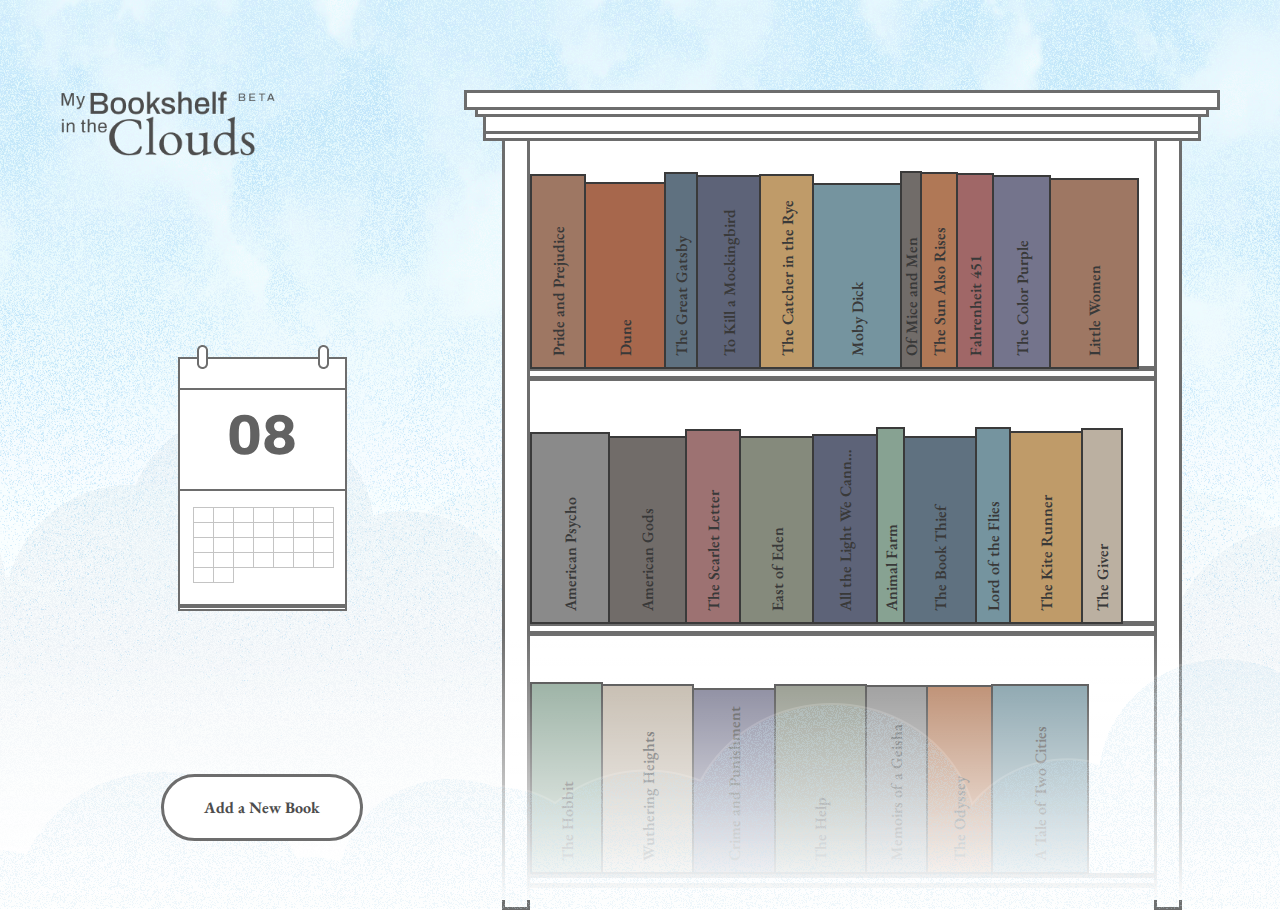
==== index.html @ 19ab45db "added more books and fixed hover states" ====
<!DOCTYPE html>
<html lang="en">
<head>
    <meta charset="UTF-8">
    <meta name="viewport" content="width=device-width, initial-scale=1.0">
    <title>Rodrigo Gouveia – Functions</title>
    <link rel="stylesheet" href="reset.css">
    <link rel="stylesheet" href="stylesheet.css">
    <script defer src="assets/myBooks.js"></script>
</head>
<body>
    <div class="clouds-front"></div>
    <section class="main">
        <div class="logo"><img src="assets/Logo.png"></div>
        <!-- <div class="settings"><picture><img src="assets/Settings.png"></picture></div> -->
        <div class="bookshelf"> 
            <div class="structure">
                <div class="plank"></div>
                <div class="plank"></div>
                <div class="plank"></div>
                <div class="plank"></div>
                <div class="shelf-center">
                    <div class="plank"></div>
                    <div class="books-container">
                        <div class="shelf" id="books-place">
                        </div>
                        <div class="shelf-gap">
                            <div class="book-gap"></div>
                            <div class="book-gap"></div>
                            <div class="book-gap"></div>
                            <div class="book-gap"></div>
                            <div class="book-gap"></div>
                            <div class="book-gap"></div>
                            <div class="book-gap"></div>
                            <div class="book-gap"></div>
                        </div>
                    </div>
                    <div class="plank"></div>
                </div>
            </div>
        </div>
        <div class="calendar" id="openCal">
        <div class="calendar_box">
            <picture>
                <source srcset="assets/Calendar-small.png" media="(max-width: 730px)">
                <img src="assets/Calendar.png">
            </picture>
            <div class="date"><p>08</p></div>
            <div id="calendar_box">
                <div class="calendar_inner">
                    <h2>MyCalendar</h2>
                    <button class="closeCal">&times;</button>
                    <div class="months_container">
                        <div class="date_marker"></div>
                        <div class="months"><p>Jan</p><div class="months_divider"></div><p>Feb</p><div class="months_divider"></div><p>Mar</p><div class="months_divider"></div><p>Apr</p><div class="months_divider"></div><p>May</p><div class="months_divider"></div><p>Jun</p><div class="months_divider"></div><p>Jul</p><div class="months_divider"></div><p>Aug</p><div class="months_divider"></div><p>Sep</p><div class="months_divider"></div><p>Oct</p><div class="months_divider"></div><p>Nov</p><div class="months_divider"></div><p>Dez</p><div class="months_divider"></div></div>
                        <ul>
                            <li><p>Dune</p></li>
                            <li><p>Dune</p></li>
                        </ul>
                    </div>
                    
                    <!-- <div class="jan"><p>Jan</p></div>
                    <div class="feb"></div>
                    <div class="mar"></div>
                    <div class="apr"></div>
                    <div class="may"></div>
                    <div class="jun"></div>
                    <div class="jul"></div>
                    <div class="aug"></div>
                    <div class="sep"></div>
                    <div class="oct"></div>
                    <div class="nov"></div>
                    <div class="dec"></div> -->
                </div>
            </div>
        </div>
        </div>

        <div class="book_form_box" id="book_form_box">
			<form class="book_form">
                <button class="closeForm">&times;</button>
                    <div class="form_item">
                        <label for="book-title">Book Title:*</label>
                        <input type="text" id="book-title" name="book-title" required>
                    </div>
                    <div class="form_item">
                        <label for="author">Author:*</label>
                        <input type="text" id="author" name="author" required>
                    </div>
                    <div class="form_item">
                        <label for="page-number">Page Number:*</label>
                        <input type="number" id="page-number" name="page-number" required>
                    </div>
                    <div class="form_item">
                        <label for="cover-image">Cover Image (URL):*</label>
                        <input type="text" id="cover-image" name="cover-image" required>
                    </div>
                    <div class="form_item">
                        <label for="description">Description:*</label>
                        <textarea id="description" name="description" rows="4" required></textarea>
                    </div>
                    <div class="form_item">
                        <label for="spine-color">Spine Color:</label>
                        <input type="color" id="spine-color" name="spine-color" required>
                    </div>
                    <button id="submitBookButton" type="submit">Add Book</button>
			</form>
		</div>

        <div class="button mobile-hidden"><button class="add-button">Add a New Book</button></div>
        <div class="button web-hidden"><button class="add-button">+</button></div>
    </section>
    <div class="background"><img src="assets/Wallpaper.png"></div>
    <div class="clouds_top_container">
        <div class="clouds_top"></div>
        <!-- <div class="clouds_top"><img src="assets/clouds_front.png"></div> -->
    </div>
    <div class="clouds_back_container">
        <div class="clouds_back"></div>
    </div>
</body>
</html>
---- stylesheet.css ----
@import url('https://fonts.googleapis.com/css2?family=EB+Garamond:ital,wght@0,400..800;1,400..800&display=swap');
@import url('https://fonts.googleapis.com/css2?family=Archivo:ital,wght@0,100..900;1,100..900&display=swap');

/* VARIABLES */

:root {
    --font-size: 16px;
}

/* WEBSITE STRUCTURE */

body {
    font-family: "EB Garamond", serif;
    font-weight: 700;
    color: #4D4D4D;
    background: rgb(255,255,255);
    background: linear-gradient(0deg, rgba(255,255,255,0) 0%, rgba(219,243,255,1) 100%);
}

.main {
    display: grid;
    grid-template-columns: repeat(6, 1fr);
    grid-template-rows: repeat(4, 1fr);
    grid-column-gap: 0px;
    grid-row-gap: 0px;
    margin: 90px auto 0;
    width: calc(100% - 120px);
    max-width: 1300px;
    height: calc(100vh - 80px);
    }
    
    .logo { 
        grid-area: 1 / 1 / 2 / 2;
        width: 215px;
    }

    .settings { 
        grid-area: 1 / 2 / 2 / 3;

    }

    .bookshelf { 
        grid-area: 1 / 3 / 6 / 7;

    }

    .calendar { 
        grid-area: 2 / 1 / 4 / 3;

    }

    .button {
        grid-area: 4 / 1 / 6 / 3;

        display: flex;
        justify-content: center;
        align-items: center;
    }

/* ANIMATIONS */

.bookshelf {
    animation: fadeInAnimation_bookshelf ease 3s;
}
@keyframes fadeInAnimation_bookshelf {
    0% {
        opacity: 0;

    }
    100% {
        opacity: revert;

    }
}

.calendar {
    animation: fadeInAnimation_calendar ease 3s;
}
@keyframes fadeInAnimation_calendar  {
    0% {
        opacity: 0;
    }
    
    20% {
        opacity: 0;
    }

    100% {
        opacity: 1;
    }
}  

.add-button {
    animation: fadeInAnimation_addButton ease 3s;
}
@keyframes fadeInAnimation_addButton  {
    0% {
        opacity: 0;
    }
    
    35% {
        opacity: 0;
    }

    100% {
        opacity: 1;
    }
}  

/* BOOKSHELF STRUCTURE */

.structure {
    display: flex;
    flex-direction: column;
    align-items: center;
    width: 100%;
    height: 100%;
    }

    .structure div {
        background-color: white;
    }

    .structure div.plank:nth-child(1) {
        height: 20px;
        width: 100%;
        border: 3px solid #6D6D6D;
        padding-top: 10pt;
    }
    
    .structure div.plank:nth-child(2) {
        height: 8px;
        width: 97%;
        margin-top: -3px;
        border: 3px solid #6D6D6D;
        padding-top: 3pt;
    }
    
    .structure div.plank:nth-child(3) {
        height: 20px;
        width: 95%;
        margin-top: -3px;
        border: 3px solid #6D6D6D;
        padding-top: 8pt;
    }

    .structure div.plank:nth-child(4) {
        height: 8px;
        width: 95%;
        margin-top: -3px;
        border: 3px solid #6D6D6D;
        padding-top: 3pt;
    }

    .shelf-center {
        height: 100%;
        width: 90%;
        margin-top: -3px;
        border: 3px  solid #6D6D6D;
        border-bottom: none;
        display: flex;
        /* background: url("assets/clouds_front.png") repeat-x; */
    }

    .shelf-center div.plank:nth-child(1){
        height: calc(100% + 3px);
        width: 30px;
        border: 3px solid #6D6D6D;
        margin-top: -3px;
        margin-left: -3px;
        margin-bottom: none;
    }

    .shelf-center div.plank:nth-child(3){
        height: calc(100% + 3px);
        width: 30px;
        border: 3px solid #6D6D6D;
        margin-top: -3px;
        margin-right: -3px;
        margin-bottom: 0;
    }

    .books-container {
        position: relative;
        overflow: scroll;
        width: 100%;
    }

    .shelf {
        width: 100%;
        display: flex;
        align-items: flex-end;
        align-content: flex-end;
        flex-wrap: wrap;
        row-gap: 28px;
        position: relative;
    } 

    .shelf-gap {
        width: 100%;
        position: absolute;
        top: 0;
        display: grid;
        grid-template-rows: 243px;
        grid-row-gap: 52px;
    } 

    .book-gap {
        border-bottom: 15px double #6D6D6D;
        /* margin-top: 50px; */
        height: 200px;
    }
    
    .book-gap:first-child {
        margin-top: 40px; 
      }

/* BOOK STYLING */

    .book {
        border: 2px solid #3a3a3a;
        /* width: 65px; */
        margin-top: 30px;
        margin-right: -2px;
        height: 200px;
        position: relative;
        cursor: grab;
        z-index: 2;
        display: flex;
        justify-content: center;
    }

    .book:hover {
        transform: translate(0px, -15px) scale(1, 1.1);
    }
    
    /* not using it anymore???
        .book-inner {
        overflow: hidden;
        height: 100%;
        position: relative;
    } */

    .book p {
        color: #393939;
        font-weight: 600;
        transform: rotate(-90deg);
        transform-origin: center;
        position: absolute;
        bottom: 80px;
        padding: 3px;
        white-space: nowrap;
        overflow: hidden;
        text-overflow: ellipsis; 
        width: 170px; /* <-- remember this is what is holding the amount of words and creating the ellipsis!!! */
    }

/* PAGE STRUCTURE */

.settings {
    text-align: right;
    padding: 0px 20px;
}

.settings img {
    /* display: block; */
    width: 30px; 
}

.calendar {
    text-align: center;
    flex-direction: column;
    align-items: center;
    position: relative;
    display: flex;
    align-items: center;
}

.calendar img {
    width: 169px;
    margin: 50px auto;
}

.add-button {
    padding: 20px 40px;
    border: 3px solid #6D6D6D;
    background-color: #ffffff;
    border-radius: 50px;
    position: relative;
    z-index: 5;
}

.add-button:hover {
    background-color: #7eafb6;
    transform: translate(0px, -10px)
}

.web-hidden {
    display: none;
}

/* DECORATION */
 .clouds-front {
    position: fixed;
    bottom: 0;
    z-index: 3;
    width: 100%;
    height: 30vh;
    pointer-events:none;
    background: rgb(255,255,255);
    background: linear-gradient(180deg, rgba(255,255,255,0) 0%, rgba(255,255,255,1) 100%);
 }

 .background {
    position: absolute;
    inset: 0%;
    z-index: -10;
 }

.background img {
    height: 100%;
    width: 100%;
    opacity: 70%;
}

.clouds_top_container {
    width: 100%;
    z-index: 3;
    overflow: hidden;
    position: absolute;
    bottom: -1%;
    opacity: 30%;
}

.clouds_top {
    background: url("assets/clouds_front.png") repeat-x;
    height: 360px;
    width: 6000px;
    animation: clouds_top 160s linear infinite;
}

@keyframes clouds_top {
    0% {
      transform: translate(0);
    }
    100% {
      transform: translate(-3000px);
    }
  }

  .clouds_back_container {
    width: 100%;
    z-index: -10;
    overflow: hidden;
    position: absolute;
    bottom: 0%;
    opacity: 20%;
}

.clouds_back {
    background: url("assets/clouds_back.png") repeat-x;
    height: 600px;
    width: 6000px;
    animation: clouds_back 460s linear infinite;
}

@keyframes clouds_back {
    0% {
      transform: translate(0);
    }
    100% {
      transform: translate(-3000px);
    }
  }

/* LIGHT BOX SETUP */ 

.book_description_box {
    /* display: none; */
    visibility: hidden;
}

.book_description_box.active{
    /* display: block; */
    visibility: revert;
    position: fixed;
    inset: 0px;
    background: rgba(235, 235, 235, 0.211);
    backdrop-filter: blur(4px);
    z-index: 50;
}

.book_description {
    position: fixed;
    display: flex;
    align-items: center;
    flex-basis: 0;  
    inset: 15%;
    /* top: -100%; */
    scale: 0%;
    padding: 5%;
    border-radius: 25px;
    background-color: #ffffff;
    border: 3px solid #6D6D6D;
    box-shadow: 0px 3px 34px 0px rgba(48,48,48,0.35);
    transition: scale 0.3s ease-out;    
}

.book_description_box.active .book_description {
    inset: 15%;
    scale: 100%;
    /* top: 25%; */
}

.book_description_img {
    flex: 2;
}

.book_description_text {
    flex: 3;
    padding: 5%;
}

.book_description_text * {
    margin-bottom: 20px;
}

.book_description_text h2 {
    border-bottom: 2px solid #6D6D6D;
}

.book_description_img img{
    width: 100%;
    border: 2px solid #6D6D6D;
}

.close, .closeForm, .closeCal {
    position: absolute;
    right: 5%;
    top: 10px;
    font-size: 30pt;
}

h2 {
    font-size: calc(2*var(--font-size));
    font-weight: 500;
}

h3 {
   font-size: var(--font-size);
   opacity: 0.7;
}

p {
    font-size: var(--font-size);
    font-weight: 300;
}

/* CALENDAR SET UP */

.calendar picture {
    width: 169px;
}

.calendar_box {
    position: relative;
    display: flex;
    justify-content: center;
}

.calendar_box:hover {
    transform: translate(0px, -15px);
}

.calendar_box:hover .date p {
    color: #7eafb6;
}

.date {
    position: absolute;
    top: 110px;
    width: 70x;
}

/* .date p:hover {
    transform: translate(0px, -15px);
    color: crimson;
} */

.date p {
    font-family: "Archivo", sans-serif;
    font-weight: 800;
    font-size: 42pt;
    color: #626262;
}

/* FORM SETUP */

.book_form_box {
    display: none;
}

.book_form_box.active {
    display: block;
    position: fixed;
    inset: 0px;
    background: rgba(235, 235, 235, 0.211);
    backdrop-filter: blur(4px);
    z-index: 50;
}

.book_form {
    position: relative;
    max-width: 400px;
    margin: 8% auto;
    padding: 5% 2%;
    border-radius: 25px;
    background-color: #ffffff;
    border: 3px solid #6D6D6D;
    box-shadow: 0px 3px 34px 0px rgba(48,48,48,0.35);
}

.form_item {
    margin-bottom: 15px;
}

label {
    display: block;
    margin-bottom: 5px;
}

input[type="text"], input[type="number"], textarea {
    width: 100%;
    padding: 8px;
    border: 1px solid #6D6D6D;
    border-radius: 5px;
    font-family: "Archivo", sans-serif;
    font-weight: 300;
    font-size: 11pt;
    line-height: 14pt;
}

input[type="color"] {
    width: 30px;
    height: 32px;
    padding: 1px;
    border: 1px solid #6D6D6D;
    border-radius: 5px;
}

textarea {
    overflow: scroll;
}

#submitBookButton {
    background-color: #6D6D6D;
    color: white;
    padding: 10px 20px;
    border: none;
    border-radius: 30px;
    cursor: pointer;
}

#submitBookButton:hover {
    background-color: #7eafb6;
}

/* HERE IM STARTING TO TEST THE CALERNDAR */

#calendar_box {
    display: none;
}

#calendar_box.active {
    display: block;
    position: fixed;
    inset: 0px;
    background: rgba(235, 235, 235, 0.211);
    backdrop-filter: blur(4px);
    z-index: 50;
}

.calendar_inner {
    position: relative;
    display: flex;
    flex-direction: row;
    justify-content: center;
    max-width: 330px;
    margin: 180px auto;
    height: 500px;
    padding: 20px 17px;
    padding-top: 71px;
    border-radius: 25px;
    background-color: #ffffff;
    border: 3px solid #6D6D6D;
    box-shadow: 0px 3px 34px 0px rgba(48,48,48,0.35);
}

.calendar_inner h2 {
    position: absolute;
    top: 28px;
    font-family: "Archivo", sans-serif;
    font-size: 16pt;
}

.months_container {
    position: relative;
    overflow: scroll;
    display: flex;
    flex-direction: row;
    justify-content: center;
    padding: 10px;
    border: 1px solid #6D6D6D;
}

.months {
    display: flex;
    height: 730px;
    flex-direction: column;
    justify-content: space-between;
}

.months p {
    width: 53px;
    height: 60px;
    padding: 1px;
    margin: 2px;
    border: 1px solid #6D6D6D;
    border-radius: 5px;
}

.months_divider {
    height: 2px;
    background-color: #cdcdcd;
    margin-right: -206px;
    margin-left: 5px;
}

.date_marker {
    height: 2px;
    background-color: #8a4646;
    position: absolute;
    width: 212px;
    margin-top: 202px;
    opacity: 50%;
    margin-left: 65px;
}

.calendar_inner li{
    padding: 2px;
    margin-bottom: 2px;
    border: 2px solid #6D6D6D;
    width: 200px;
    height: 30px;
    background-color:chocolate;
}

.calendar_inner ul {
    margin-top: 5px;
}


/* BREAKPOINTS */

@media (max-width: 730px) {
    body {
        color: rgb(63, 63, 106);
    }

    .main {
        grid-template-columns: 1fr 1fr 1fr 1fr 1fr 1fr; 
        grid-template-rows: 0.4fr 0.4fr 1.8fr 1fr;
        margin: 45px 20px 0;
        width: calc(100% - 40px);
        height: calc(100vh - 40px);
    }

    .logo { 
        grid-area: 1 / 1 / 2 / 3;
        width: 150px;
    }

    .settings { 
        grid-area: 1 / 6 / 2 / 7;
    }

    .bookshelf { 
        grid-area: 2 / 1 / 5 / 7;
    }

    .calendar {
        grid-area: 1 / 5 / 2 / 6;
        
    }

    .button {
        /* grid-area: 2 / 1 / 3 / 7;
        this is me testing below */
        position: absolute;
        bottom: 0;
        right: 0;
    }

    .add-button {
        padding: 7px 26px 15px 26px;
        font-size: 30pt;
        margin: 30px;
    }

    .calendar img {
        width: 96px;
        margin: 0px;
    }

    .mobile-hidden {
        display: none;
    }

    .web-hidden {
        display: block;
    }

    .book_description {
        flex-direction: column;
        top: 15%;
        right: 5%;
        bottom: 15%;
        left: 5%;
        padding: 5%;
        padding: 8% 2% 2% 2%;
    }

    .book_description_img {
        height: 30%;
    }

    .book_description_text {
        overflow: scroll;
    }

    .date {
        top: 27px;
    }

    .date p {
        font-size: 27pt;
    }

    .calendar picture {
        width: 81px;
    }
}
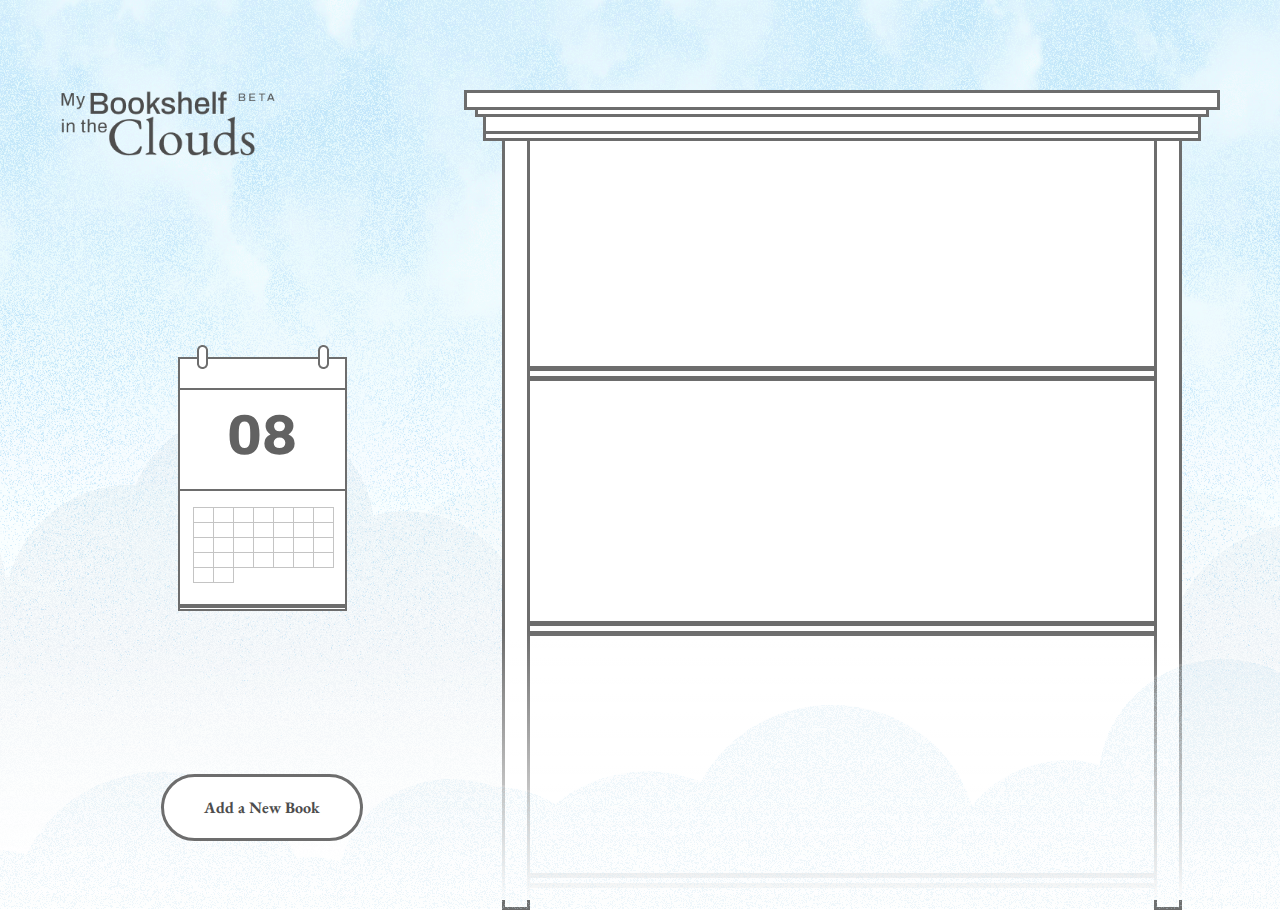
==== commit 754044ab: "Fixed some bugs, added more animations" ====
--- a/index.html
+++ b/index.html
@@ -40,7 +40,7 @@
             </div>
         </div>
         <div class="calendar" id="openCal">
-        <div class="calendar_box">
+        <div class="calendar_container">
             <picture>
                 <source srcset="assets/Calendar-small.png" media="(max-width: 730px)">
                 <img src="assets/Calendar.png">
@@ -58,19 +58,6 @@
                             <li><p>Dune</p></li>
                         </ul>
                     </div>
-                    
-                    <!-- <div class="jan"><p>Jan</p></div>
-                    <div class="feb"></div>
-                    <div class="mar"></div>
-                    <div class="apr"></div>
-                    <div class="may"></div>
-                    <div class="jun"></div>
-                    <div class="jul"></div>
-                    <div class="aug"></div>
-                    <div class="sep"></div>
-                    <div class="oct"></div>
-                    <div class="nov"></div>
-                    <div class="dec"></div> -->
                 </div>
             </div>
         </div>
--- a/stylesheet.css
+++ b/stylesheet.css
@@ -16,6 +16,7 @@
     background: rgb(255,255,255);
     background: linear-gradient(0deg, rgba(255,255,255,0) 0%, rgba(219,243,255,1) 100%);
 }
+
 
 .main {
     display: grid;
@@ -59,6 +60,20 @@
 
 /* ANIMATIONS */
 
+.main {
+    animation: fadeInAnimation_main ease 3s;
+}
+@keyframes fadeInAnimation_main {
+    0% {
+        transform: translate(0px, 30px);
+
+    }
+    100% {
+        transform: translate(0px, 0px);
+
+    }
+}
+
 .bookshelf {
     animation: fadeInAnimation_bookshelf ease 3s;
 }
@@ -106,6 +121,22 @@
         opacity: 1;
     }
 }  
+
+.book {
+    opacity: 0;
+    animation: fallAnimation 0.3s ease forwards;
+}
+
+  @keyframes fallAnimation {
+    0% {
+        transform: translateY(-100px);
+        opacity: 0;
+    }
+    100% {
+        transform: translateY(0);
+        opacity: 1;
+    }
+}
 
 /* BOOKSHELF STRUCTURE */
 
@@ -231,7 +262,7 @@
     }
 
     .book:hover {
-        transform: translate(0px, -15px) scale(1, 1.1);
+        transform: translate(0px, -15px) scale(1, 1.1) !important;
     }
     
     /* not using it anymore???
@@ -292,7 +323,7 @@
 
 .add-button:hover {
     background-color: #7eafb6;
-    transform: translate(0px, -10px)
+    /* transform: translate(0px, -10px) */
 }
 
 .web-hidden {
@@ -373,6 +404,7 @@
     }
   }
 
+
 /* LIGHT BOX SETUP */ 
 
 .book_description_box {
@@ -392,6 +424,8 @@
 
 .book_description {
     position: fixed;
+    max-width: 900px;
+    margin: auto;
     display: flex;
     align-items: center;
     flex-basis: 0;  
@@ -399,7 +433,7 @@
     /* top: -100%; */
     scale: 0%;
     padding: 5%;
-    border-radius: 25px;
+    /* border-radius: 25px; */
     background-color: #ffffff;
     border: 3px solid #6D6D6D;
     box-shadow: 0px 3px 34px 0px rgba(48,48,48,0.35);
@@ -419,6 +453,8 @@
 .book_description_text {
     flex: 3;
     padding: 5%;
+    overflow: scroll;
+    height: 100%;
 }
 
 .book_description_text * {
@@ -462,17 +498,17 @@
     width: 169px;
 }
 
-.calendar_box {
+.calendar_container {
     position: relative;
     display: flex;
     justify-content: center;
 }
 
-.calendar_box:hover {
-    transform: translate(0px, -15px);
-}
-
-.calendar_box:hover .date p {
+/* .calendar_container:hover {
+    translate: -15px;
+} */
+
+.calendar_container:hover .date p {
     color: #7eafb6;
 }
 
@@ -511,10 +547,11 @@
 
 .book_form {
     position: relative;
-    max-width: 400px;
+    max-width: 90vw;
+    width: 400px;
     margin: 8% auto;
-    padding: 5% 2%;
-    border-radius: 25px;
+    padding: 50px 30px;
+    /* border-radius: 25px; */
     background-color: #ffffff;
     border: 3px solid #6D6D6D;
     box-shadow: 0px 3px 34px 0px rgba(48,48,48,0.35);
@@ -585,12 +622,13 @@
     display: flex;
     flex-direction: row;
     justify-content: center;
-    max-width: 330px;
+    max-width: 90vw;
+    width: 400px;
     margin: 180px auto;
     height: 500px;
     padding: 20px 17px;
     padding-top: 71px;
-    border-radius: 25px;
+    /* border-radius: 25px; */
     background-color: #ffffff;
     border: 3px solid #6D6D6D;
     box-shadow: 0px 3px 34px 0px rgba(48,48,48,0.35);
@@ -656,7 +694,7 @@
 }
 
 .calendar_inner ul {
-    margin-top: 5px;
+    margin-top: 203px;
 }
 
 
@@ -710,6 +748,10 @@
     .calendar img {
         width: 96px;
         margin: 0px;
+    }
+
+    .calendar_inner {
+        margin-top: 130px;
     }
 
     .mobile-hidden {
@@ -734,8 +776,9 @@
         height: 30%;
     }
 
-    .book_description_text {
-        overflow: scroll;
+    .book_form {
+        margin-top: 130px;
+        padding: 50px 5%;
     }
 
     .date {
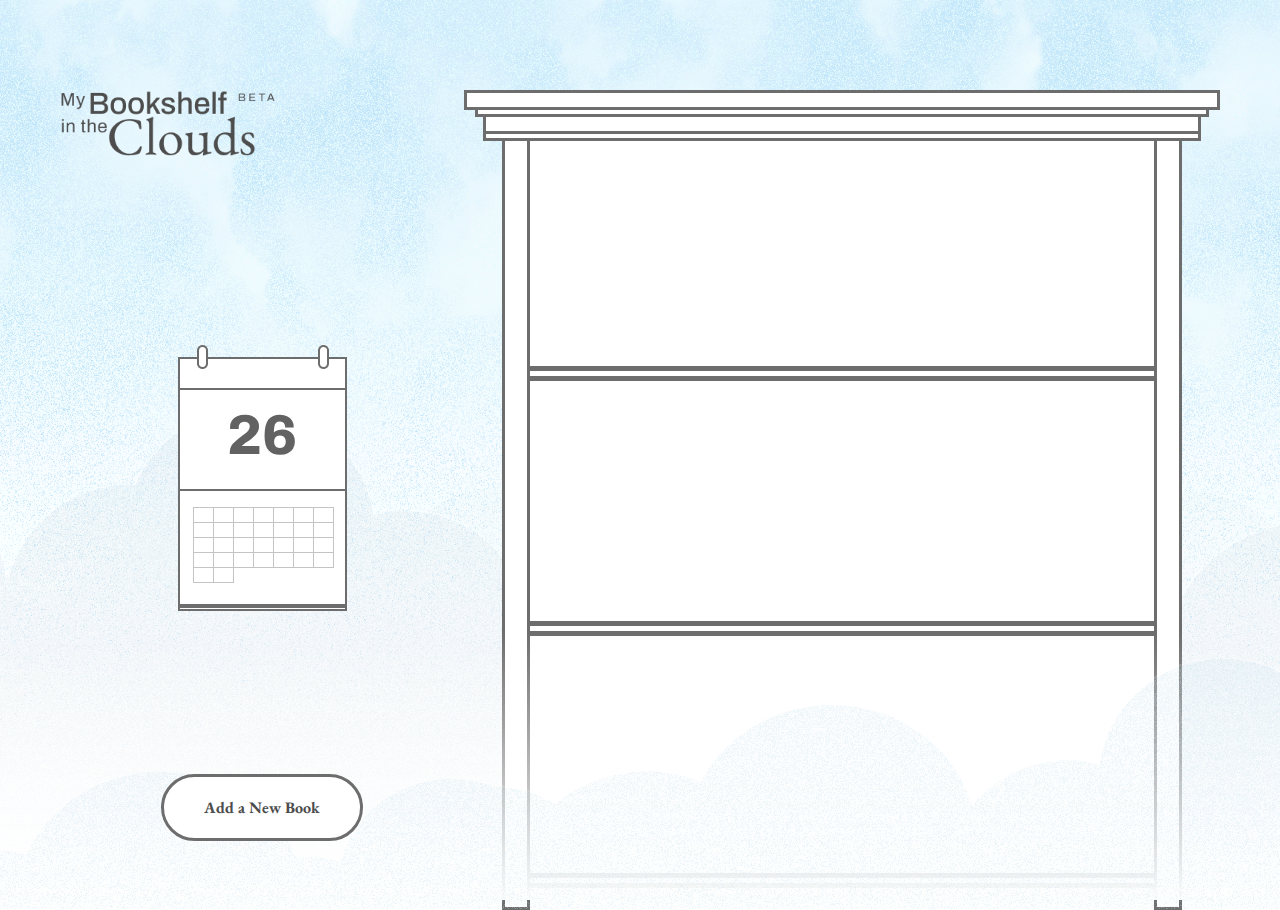
==== commit 8e6de4cf: "Added onboarding" ====
--- a/index.html
+++ b/index.html
@@ -39,23 +39,21 @@
                 </div>
             </div>
         </div>
-        <div class="calendar" id="openCal">
+        <div class="calendar">
         <div class="calendar_container">
-            <picture>
+            <picture id="openCal">
                 <source srcset="assets/Calendar-small.png" media="(max-width: 730px)">
                 <img src="assets/Calendar.png">
             </picture>
-            <div class="date"><p>08</p></div>
+            <div class="date"><p id="todaysDate">08</p></div>
             <div id="calendar_box">
                 <div class="calendar_inner">
-                    <h2>MyCalendar</h2>
+                    <h2 class="MyCalendarH2">MyCalendar</h2>
                     <button class="closeCal">&times;</button>
                     <div class="months_container">
                         <div class="date_marker"></div>
                         <div class="months"><p>Jan</p><div class="months_divider"></div><p>Feb</p><div class="months_divider"></div><p>Mar</p><div class="months_divider"></div><p>Apr</p><div class="months_divider"></div><p>May</p><div class="months_divider"></div><p>Jun</p><div class="months_divider"></div><p>Jul</p><div class="months_divider"></div><p>Aug</p><div class="months_divider"></div><p>Sep</p><div class="months_divider"></div><p>Oct</p><div class="months_divider"></div><p>Nov</p><div class="months_divider"></div><p>Dez</p><div class="months_divider"></div></div>
-                        <ul>
-                            <li><p>Dune</p></li>
-                            <li><p>Dune</p></li>
+                        <ul id="readingBooks">
                         </ul>
                     </div>
                 </div>
@@ -86,9 +84,28 @@
                         <label for="description">Description:*</label>
                         <textarea id="description" name="description" rows="4" required></textarea>
                     </div>
-                    <div class="form_item">
-                        <label for="spine-color">Spine Color:</label>
-                        <input type="color" id="spine-color" name="spine-color" required>
+                    <div class="form-row">
+                        <div class="form_item">
+                            <label for="spine-color">Spine Color:</label>
+                            <input type="color" id="spine-color" name="spine-color" required>
+                        </div>
+                        <div class="form_checkbox">
+                            <input type="checkbox" name="done_reading" id="done_reading">
+                            <label class="checkbox-label" for="done_reading">Done reading</label>
+                        </div>
+                        <!-- in case I need the toggle back -->
+                        <!-- <div class="form_item"> 
+                            <label class="">Done reading?</label>
+                            <div class="toggle">
+                                <p>No</p>
+                                <label class="switch">
+                                <input type="checkbox" id="done-reading" name="done-reading" required>
+                                <span class="slider round"></span>
+                                </label>
+                                <p>Yes</p>
+                            </div>
+                            
+                        </div> -->
                     </div>
                     <button id="submitBookButton" type="submit">Add Book</button>
 			</form>
@@ -105,5 +122,8 @@
     <div class="clouds_back_container">
         <div class="clouds_back"></div>
     </div>
+    <div class="plane_container">
+        <div class="plane"></div>
+    </div>
 </body>
 </html>--- a/stylesheet.css
+++ b/stylesheet.css
@@ -263,6 +263,7 @@
 
     .book:hover {
         transform: translate(0px, -15px) scale(1, 1.1) !important;
+        cursor: grab;
     }
     
     /* not using it anymore???
@@ -310,6 +311,10 @@
 .calendar img {
     width: 169px;
     margin: 50px auto;
+}
+
+.calendar:hover {
+    cursor: -webkit-grab;
 }
 
 .add-button {
@@ -602,6 +607,71 @@
     background-color: #7eafb6;
 }
 
+/* testing the toggle button */
+
+/* The switch - the box around the slider */
+.switch {
+    position: relative;
+    display: inline-block;
+    width: 60px;
+    height: 34px;
+  }
+  
+  /* Hide default HTML checkbox */
+  .switch input {
+    opacity: 0;
+    width: 0;
+    height: 0;
+  }
+  
+  /* The slider */
+  .slider {
+    position: absolute;
+    cursor: pointer;
+    top: 0;
+    left: 0;
+    right: 0;
+    bottom: 0;
+    background-color: #ccc;
+    -webkit-transition: .4s;
+    transition: .4s;
+  }
+  
+  .slider:before {
+    position: absolute;
+    content: "";
+    height: 26px;
+    width: 26px;
+    left: 4px;
+    bottom: 4px;
+    background-color: white;
+    -webkit-transition: .4s;
+    transition: .4s;
+  }
+  
+  input:checked + .slider {
+    background-color: #2196F3;
+  }
+  
+  input:focus + .slider {
+    box-shadow: 0 0 1px #2196F3;
+  }
+  
+  input:checked + .slider:before {
+    -webkit-transform: translateX(26px);
+    -ms-transform: translateX(26px);
+    transform: translateX(26px);
+  }
+  
+  /* Rounded sliders */
+  .slider.round {
+    border-radius: 34px;
+  }
+  
+  .slider.round:before {
+    border-radius: 50%;
+  }
+
 /* HERE IM STARTING TO TEST THE CALERNDAR */
 
 #calendar_box {
@@ -653,7 +723,7 @@
 
 .months {
     display: flex;
-    height: 730px;
+    height: 730px; /* 365 days 2x = 730px */
     flex-direction: column;
     justify-content: space-between;
 }
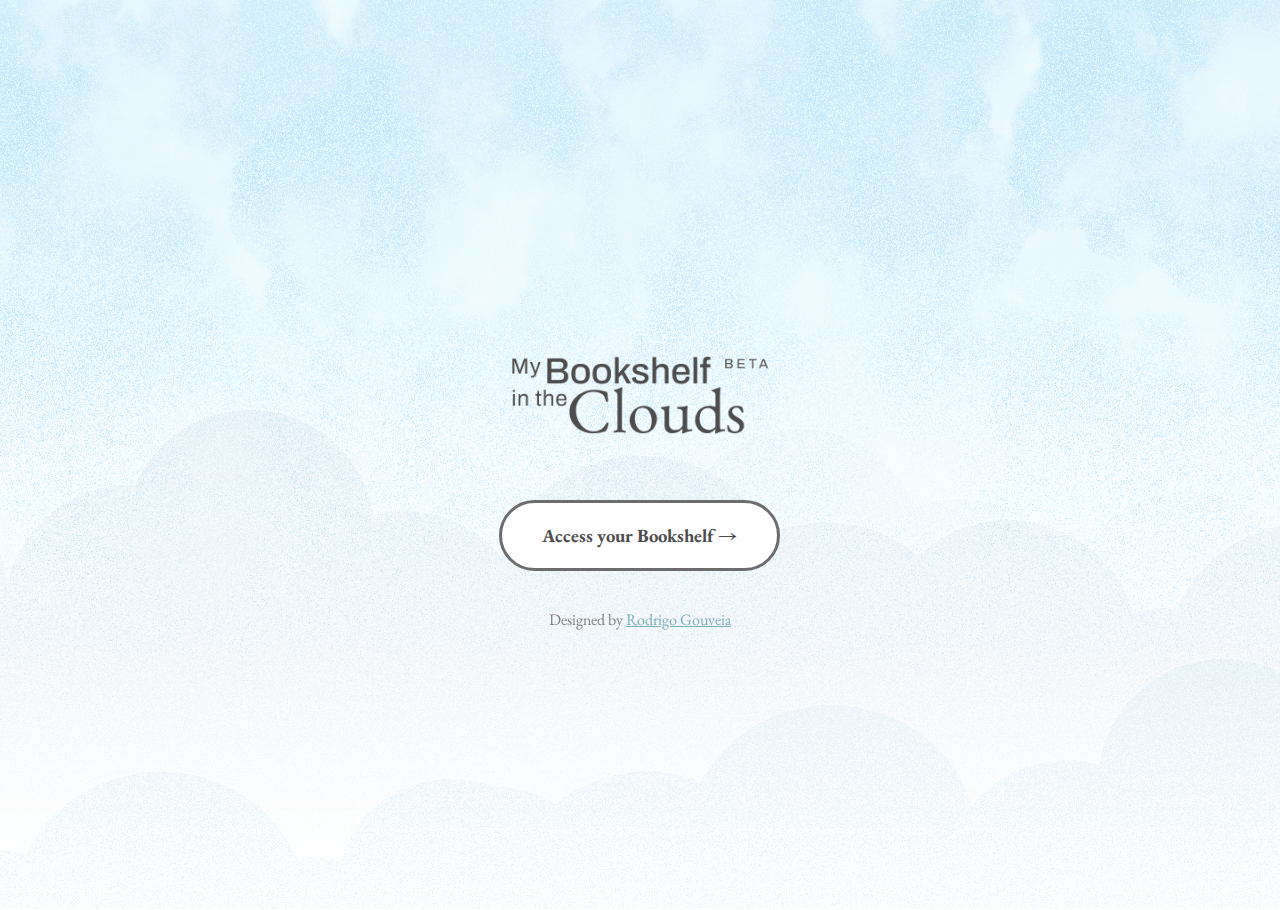
==== commit 1ef7add7: "final big push, added the live book" ====
--- a/index.html
+++ b/index.html
@@ -6,114 +6,86 @@
     <title>Rodrigo Gouveia – Functions</title>
     <link rel="stylesheet" href="reset.css">
     <link rel="stylesheet" href="stylesheet.css">
+    <link rel="stylesheet" href="stylesheet-onboarding.css">
+    <link rel="icon" type="image/x-icon" href="assets/favicon.ico">
     <script defer src="assets/myBooks.js"></script>
+    <script defer src="assets/onboarding.js"></script>
 </head>
 <body>
     <div class="clouds-front"></div>
     <section class="main">
-        <div class="logo"><img src="assets/Logo.png"></div>
-        <!-- <div class="settings"><picture><img src="assets/Settings.png"></picture></div> -->
-        <div class="bookshelf"> 
-            <div class="structure">
-                <div class="plank"></div>
-                <div class="plank"></div>
-                <div class="plank"></div>
-                <div class="plank"></div>
-                <div class="shelf-center">
-                    <div class="plank"></div>
-                    <div class="books-container">
-                        <div class="shelf" id="books-place">
-                        </div>
-                        <div class="shelf-gap">
-                            <div class="book-gap"></div>
-                            <div class="book-gap"></div>
-                            <div class="book-gap"></div>
-                            <div class="book-gap"></div>
-                            <div class="book-gap"></div>
-                            <div class="book-gap"></div>
-                            <div class="book-gap"></div>
-                            <div class="book-gap"></div>
-                        </div>
-                    </div>
-                    <div class="plank"></div>
-                </div>
+        <div class="logo onboarding"><img src="assets/Logo.png"></div>
+        <div class="button onboarding" id="startOnboarding"><button class="add-button onboarding">Access your Bookshelf  <span>&rarr;</span></button></div>
+    </section>
+
+    <div class="book_description_box" id="firstStep">
+        <div class="book_description onboarding">
+            <div class="book_description_text onboarding">
+                <h2>Create and display your book collection!</h2>
             </div>
+            <div class="book_description_img onboarding"><img src="assets/onboarding01.png"></div>
+            <p>Add new books to your collection</p>
+            <div class="steps">
+                <div class="circle-active"></div>
+                <div class="circle-inactive"></div>
+                <div class="circle-inactive"></div>
+                <div class="circle-inactive"></div>
+            </div>
+            <button class="button_onboarding next_step">Next <span>&rarr;</span></button>
         </div>
-        <div class="calendar">
-        <div class="calendar_container">
-            <picture id="openCal">
-                <source srcset="assets/Calendar-small.png" media="(max-width: 730px)">
-                <img src="assets/Calendar.png">
-            </picture>
-            <div class="date"><p id="todaysDate">08</p></div>
-            <div id="calendar_box">
-                <div class="calendar_inner">
-                    <h2 class="MyCalendarH2">MyCalendar</h2>
-                    <button class="closeCal">&times;</button>
-                    <div class="months_container">
-                        <div class="date_marker"></div>
-                        <div class="months"><p>Jan</p><div class="months_divider"></div><p>Feb</p><div class="months_divider"></div><p>Mar</p><div class="months_divider"></div><p>Apr</p><div class="months_divider"></div><p>May</p><div class="months_divider"></div><p>Jun</p><div class="months_divider"></div><p>Jul</p><div class="months_divider"></div><p>Aug</p><div class="months_divider"></div><p>Sep</p><div class="months_divider"></div><p>Oct</p><div class="months_divider"></div><p>Nov</p><div class="months_divider"></div><p>Dez</p><div class="months_divider"></div></div>
-                        <ul id="readingBooks">
-                        </ul>
-                    </div>
-                </div>
+    </div>
+
+    <div class="book_description_box secondStep">
+        <div class="book_description onboarding secondStep">
+            <div class="book_description_text onboarding">
+                <h2>Create and display your book collection!</h2>
             </div>
+            <div class="book_description_img onboarding"><img src="assets/onboarding02.png"></div>
+            <p>Mark those that you are done, and keep track of your current readings</p>
+            <div class="steps">
+                <div class="circle-inactive"></div>
+                <div class="circle-active"></div>
+                <div class="circle-inactive"></div>
+                <div class="circle-inactive"></div>
+            </div>
+            <butto class="button_onboarding next_step">Next &rarr;</button>
         </div>
+    </div>
+
+    <div class="book_description_box secondStep">
+        <div class="book_description onboarding secondStep">
+            <div class="book_description_text onboarding">
+                <h2>Create and display your book collection!</h2>
+            </div>
+            <div class="book_description_img onboarding"><img src="assets/onboarding03.png"></div>
+            <p>Check the callendar to see how long it would take to finish your current books</p>
+            <div class="steps">
+                <div class="circle-inactive"></div>
+                <div class="circle-inactive"></div>
+                <div class="circle-active"></div>
+                <div class="circle-inactive"></div>
+            </div>
+            <button class="button_onboarding next_step">Next <span>&rarr;</span></button>
         </div>
+    </div>
 
-        <div class="book_form_box" id="book_form_box">
-			<form class="book_form">
-                <button class="closeForm">&times;</button>
-                    <div class="form_item">
-                        <label for="book-title">Book Title:*</label>
-                        <input type="text" id="book-title" name="book-title" required>
-                    </div>
-                    <div class="form_item">
-                        <label for="author">Author:*</label>
-                        <input type="text" id="author" name="author" required>
-                    </div>
-                    <div class="form_item">
-                        <label for="page-number">Page Number:*</label>
-                        <input type="number" id="page-number" name="page-number" required>
-                    </div>
-                    <div class="form_item">
-                        <label for="cover-image">Cover Image (URL):*</label>
-                        <input type="text" id="cover-image" name="cover-image" required>
-                    </div>
-                    <div class="form_item">
-                        <label for="description">Description:*</label>
-                        <textarea id="description" name="description" rows="4" required></textarea>
-                    </div>
-                    <div class="form-row">
-                        <div class="form_item">
-                            <label for="spine-color">Spine Color:</label>
-                            <input type="color" id="spine-color" name="spine-color" required>
-                        </div>
-                        <div class="form_checkbox">
-                            <input type="checkbox" name="done_reading" id="done_reading">
-                            <label class="checkbox-label" for="done_reading">Done reading</label>
-                        </div>
-                        <!-- in case I need the toggle back -->
-                        <!-- <div class="form_item"> 
-                            <label class="">Done reading?</label>
-                            <div class="toggle">
-                                <p>No</p>
-                                <label class="switch">
-                                <input type="checkbox" id="done-reading" name="done-reading" required>
-                                <span class="slider round"></span>
-                                </label>
-                                <p>Yes</p>
-                            </div>
-                            
-                        </div> -->
-                    </div>
-                    <button id="submitBookButton" type="submit">Add Book</button>
-			</form>
-		</div>
+    <div class="book_description_box secondStep">
+        <div class="book_description onboarding secondStep">
+            <div class="book_description_text onboarding">
+                <h2>Create and display your book collection!</h2>
+            </div>
+            <div class="book_description_img onboarding"><img src="".png></div>
+            <p>Share your collection with friends<br>and check what they have been reading!</p>
+            <div class="steps">
+                <div class="circle-inactive"></div>
+                <div class="circle-inactive"></div>
+                <div class="circle-inactive"></div>
+                <div class="circle-active"></div>
+            </div>
+            <button class="button_onboarding next_step"><a href="home.html">View Bookshelf </a><span>&rarr;</span></button>
+        </div>
+    </div>
 
-        <div class="button mobile-hidden"><button class="add-button">Add a New Book</button></div>
-        <div class="button web-hidden"><button class="add-button">+</button></div>
-    </section>
     <div class="background"><img src="assets/Wallpaper.png"></div>
     <div class="clouds_top_container">
         <div class="clouds_top"></div>
@@ -122,8 +94,9 @@
     <div class="clouds_back_container">
         <div class="clouds_back"></div>
     </div>
-    <div class="plane_container">
-        <div class="plane"></div>
-    </div>
+
+    <footer>
+        <p>Designed by <a href="http://rodrigogouveia.me" target="_blank">Rodrigo Gouveia</a></p>
+    </footer>
 </body>
 </html>--- a/stylesheet.css
+++ b/stylesheet.css
@@ -35,7 +35,7 @@
         width: 215px;
     }
 
-    .settings { 
+    .share { 
         grid-area: 1 / 2 / 2 / 3;
 
     }
@@ -135,6 +135,22 @@
     100% {
         transform: translateY(0);
         opacity: 1;
+    }
+}
+
+.book-reading {
+    animation: fallAnimation-reading 3s ease-in-out infinite;
+}
+
+  @keyframes fallAnimation-reading {
+    0% {
+        transform: translateY(-10px);
+    }
+    50% {
+        transform: translateY(-2px);
+    }
+    100% {
+        transform: translateY(-10px);
     }
 }
 
@@ -197,6 +213,7 @@
         height: calc(100% + 3px);
         width: 30px;
         border: 3px solid #6D6D6D;
+        border-bottom: none;
         margin-top: -3px;
         margin-left: -3px;
         margin-bottom: none;
@@ -206,6 +223,7 @@
         height: calc(100% + 3px);
         width: 30px;
         border: 3px solid #6D6D6D;
+        border-bottom: none;
         margin-top: -3px;
         margin-right: -3px;
         margin-bottom: 0;
@@ -259,21 +277,15 @@
         z-index: 2;
         display: flex;
         justify-content: center;
+        /* background-image: url("assets/spine.png"); */
     }
 
     .book:hover {
         transform: translate(0px, -15px) scale(1, 1.1) !important;
         cursor: grab;
     }
-    
-    /* not using it anymore???
-        .book-inner {
-        overflow: hidden;
-        height: 100%;
-        position: relative;
-    } */
-
-    .book p {
+
+    .book p, .book-reading p {
         color: #393939;
         font-weight: 600;
         transform: rotate(-90deg);
@@ -287,16 +299,44 @@
         width: 170px; /* <-- remember this is what is holding the amount of words and creating the ellipsis!!! */
     }
 
+    .book-reading {
+        border: 2px dashed #3a3a3a;
+        margin-right: 1px;
+        position: relative;
+        cursor: grab;
+        z-index: 2;
+        display: flex;
+        justify-content: center;
+    }
+
+    .book-reading .overlay {
+        position: absolute;
+        top: 0;
+        left: 0;
+        width: 100%;
+        height: 100%;
+        /* background-image: url("assets/spine-reading.png"); */
+        background-color: rgb(241 247 247);
+    }
+
+    .book-reading:hover {
+        animation: none;
+        transform: translate(0px, -15px) scale(1, 1.1) !important;
+        cursor: grab;
+    }
+
 /* PAGE STRUCTURE */
 
-.settings {
+.share {
     text-align: right;
     padding: 0px 20px;
 }
 
-.settings img {
+.share img {
     /* display: block; */
-    width: 30px; 
+    width: 20px; 
+    opacity: 50%;
+    min-width: 20px;
 }
 
 .calendar {
@@ -314,7 +354,7 @@
 }
 
 .calendar:hover {
-    cursor: -webkit-grab;
+    cursor: grab;
 }
 
 .add-button {
@@ -400,6 +440,22 @@
     animation: clouds_back 460s linear infinite;
 }
 
+.plane_container {
+    width: 100%;
+    z-index: -10;
+    overflow: hidden;
+    position: absolute;
+    bottom: 54%;
+    opacity: 90%;
+}
+
+.plane {
+    background: url("assets/plane.png") repeat-x;
+    height: 600px;
+    width: 6000px;
+    animation: clouds_back 46s linear infinite;
+}
+
 @keyframes clouds_back {
     0% {
       transform: translate(0);
@@ -475,12 +531,33 @@
     border: 2px solid #6D6D6D;
 }
 
-.close, .closeForm, .closeCal {
+.closeForm, .closeCal {
     position: absolute;
     right: 5%;
     top: 10px;
     font-size: 30pt;
 }
+
+.close {
+    font-size: 30pt;
+}
+
+.shareBook {
+    width: 20px;
+    margin-top: -10px;
+}
+
+.book_side {
+    position: absolute;
+    right: 5%;
+    top: 10px;
+    font-size: 30pt;
+    display: flex;
+    flex-direction: column;
+    align-items: flex-end;
+}
+
+
 
 h2 {
     font-size: calc(2*var(--font-size));
@@ -533,6 +610,14 @@
     font-weight: 800;
     font-size: 42pt;
     color: #626262;
+}
+
+li:hover {
+    transform: translate(15px, 0px) scale(1.1, 1) !important;
+}
+
+.new_book.hidden.book, .new_book.hidden.book-reading {
+    display: none;
 }
 
 /* FORM SETUP */
@@ -609,7 +694,26 @@
 
 /* testing the toggle button */
 
-/* The switch - the box around the slider */
+.form-row {
+    display: flex;
+    flex-direction: row;
+    justify-content: space-between;
+    align-items: flex-end;
+}
+
+.toggle {
+    display: flex;
+    flex-direction: row;
+}
+
+.toggle p:first-child {
+    margin: 6px 15px 0px 0px;
+}
+
+.toggle p:last-child {
+    margin: 6px 0px 0px 15px;
+}
+
 .switch {
     position: relative;
     display: inline-block;
@@ -617,14 +721,12 @@
     height: 34px;
   }
   
-  /* Hide default HTML checkbox */
   .switch input {
     opacity: 0;
     width: 0;
     height: 0;
   }
   
-  /* The slider */
   .slider {
     position: absolute;
     cursor: pointer;
@@ -650,20 +752,17 @@
   }
   
   input:checked + .slider {
-    background-color: #2196F3;
+    background-color: #7eafb6;
   }
   
   input:focus + .slider {
-    box-shadow: 0 0 1px #2196F3;
+    box-shadow: 0 0 1px #7eafb6;
   }
   
   input:checked + .slider:before {
-    -webkit-transform: translateX(26px);
-    -ms-transform: translateX(26px);
     transform: translateX(26px);
   }
   
-  /* Rounded sliders */
   .slider.round {
     border-radius: 34px;
   }
@@ -672,7 +771,82 @@
     border-radius: 50%;
   }
 
-/* HERE IM STARTING TO TEST THE CALERNDAR */
+/* tyring to play with the checkbox */
+
+.form_checkbox {
+    position: relative; 
+  }
+
+.book_description_box .form_checkbox {
+    position: absolute;
+    bottom: 25px;
+    background-color: rgba(255, 255, 255, 0);
+}
+
+input[type="checkbox"] {
+  /*display: none;*/
+  position: absolute; 
+  top: 0px; 
+  left: 0px; 
+  height: 20px; 
+  width: 20px; 
+}
+
+.checkbox-label {
+    display: flex; 
+    position: relative;
+    align-items: center; 
+    justify-content: flex-start; 
+    margin-bottom: 20px; 
+}
+
+.checkbox-label:before, 
+.checkbox-label:after {
+  pointer-events: none; 
+}
+
+.checkbox-label:before {
+    display: flex;
+    content: ' ';
+    height: 20px;
+    width: 20px;
+    background: #fff;
+    margin-right: 10px;
+    border: 1px solid #6D6D6D;
+    border-radius: 3px;
+}
+
+.checkbox-label:after {
+  position:  absolute; 
+  top: 7px; 
+  left: 7px; 
+  display: flex; 
+  content: ' '; 
+  height: 12px; 
+  width: 12px;  
+  background: #000;
+  transform: scale(0);
+  transition: transform .3s ease; 
+}
+.checkbox-label:after {
+    height: 10px;
+    width: 12px;
+    left: 4px;
+    top: 4px;
+    border-bottom: solid 4px #7eafb6;
+    border-left: solid 4px #7eafb6;
+    background: none;
+    transform: rotate(-45deg) scale(0);
+    transition: transform .1s ease, opacity .1s ease;
+    transform-origin: center center;
+}
+
+.form_checkbox input[type="checkbox"]:checked + .checkbox-label:after {
+    opacity:  1; 
+    transform: rotate(-45deg) scale(.8);
+}
+
+/* CALERNDAR SETUP*/
 
 #calendar_box {
     display: none;
@@ -704,7 +878,11 @@
     box-shadow: 0px 3px 34px 0px rgba(48,48,48,0.35);
 }
 
-.calendar_inner h2 {
+.calendar_inner .book_description_box{
+    text-align: left;
+}
+
+.MyCalendarH2 {
     position: absolute;
     top: 28px;
     font-family: "Archivo", sans-serif;
@@ -744,14 +922,30 @@
     margin-left: 5px;
 }
 
+/* .date_marker_container {
+    position: absolute;
+    display: flex;
+    margin-top: 202px;
+    margin-left: 102px;
+    align-items: center;
+} */
+
 .date_marker {
-    height: 2px;
+    height: 3px;
     background-color: #8a4646;
-    position: absolute;
+    position: absolute; 
     width: 212px;
-    margin-top: 202px;
-    opacity: 50%;
+    margin-top: 224px;
+    /* opacity: 50%; */
     margin-left: 65px;
+}
+
+.date_marker p {
+    margin-left: 7px;
+    color: #8a4646;
+    font-weight: 500;
+    border: solid;
+    padding: 3px;
 }
 
 .calendar_inner li{
@@ -764,8 +958,9 @@
 }
 
 .calendar_inner ul {
-    margin-top: 203px;
-}
+    margin-top: 224px;
+}
+
 
 
 /* BREAKPOINTS */
@@ -788,7 +983,7 @@
         width: 150px;
     }
 
-    .settings { 
+    .share { 
         grid-area: 1 / 6 / 2 / 7;
     }
 
@@ -862,4 +1057,9 @@
     .calendar picture {
         width: 81px;
     }
+
+    .book_description_box .form_checkbox {
+        position: static;
+        margin-top: 10px;
+    }
 }--- a/stylesheet-onboarding.css
+++ b/stylesheet-onboarding.css
@@ -0,0 +1,140 @@
+
+.book_description_box.secondStep {
+    background: rgb(235 235 235 / 0%);
+    backdrop-filter: none;
+}
+
+.book_description.secondStep {
+    backdrop-filter: none;
+    box-shadow: none;
+}
+
+.book_description.onboarding {
+    display: flex;
+    flex-direction: column;
+    justify-content: space-between;
+    text-align: center;
+    max-width: 600px;
+    padding: 20px;
+    /* transition: right ease .3s; */
+}
+
+.book_description.onboarding p{
+    font-size: 14pt;
+    padding: 0 30px;
+}
+
+.book_description_text.onboarding {
+    overflow: unset;
+    margin-bottom: 0px;
+    padding-bottom: 0px;
+}
+
+.book_description_text.onboarding h2 {
+    font-size: 28px;
+    border: none;
+    margin-bottom: 0px;
+}
+
+.steps {
+    display: flex;
+    flex-direction: row;
+    margin: 25px 0px;
+}
+
+.circle-active, .circle-inactive {
+    display: block;
+    width: 10px;
+    height: 10px;
+    background-color: #7eafb6;
+    margin: 10px;
+    border-radius: 25px;
+}
+
+.circle-inactive {
+    background-color: rgb(219, 219, 219);
+}
+
+.button.onboarding {
+    grid-area: 3 / 2 / 4 / 6;
+    align-items: flex-start;
+    font-size: 14pt;
+    cursor: grab;
+}
+
+.logo.onboarding {
+    grid-area: 2 / 3 / 3 / 5;
+    margin: auto;
+    scale: 1.2;
+}
+
+.book_description_img.onboarding {
+    max-height: 400px;
+    max-width: 400px;
+    width: 100%;
+    height: 100%;
+
+}
+
+.book_description_img.onboarding img {
+    border: none;
+}
+
+.button_onboarding {
+    position: absolute;
+    right: 11px;
+    bottom: 25px;
+    padding: 12px 26px;
+    border-radius: 50px;
+    font-size: 14pt;
+    cursor: grab;
+}
+
+.button_onboarding span {
+    position: relative;
+    top: 2px;
+}
+
+footer {
+    position: fixed;
+    display: flex;
+    bottom: 30%;
+    z-index: 10;
+    color: gray;
+    width: 100%;
+    justify-content: center;
+    animation: fadeInAnimation_addButton ease 3s;
+}
+
+footer a {
+    color: #7eafb6;
+    text-decoration: underline;
+    cursor:grab;
+}
+
+/* BREAKPOINTS */
+
+@media (max-width: 730px) {
+
+    .button.onboarding {
+        grid-area: 3 / 2 / 4 / 6;;
+        align-items: center;
+        font-size: 14pt;
+        position: unset;
+    }
+
+    .add-button.onboarding {
+        font-size: 12pt;
+        padding: 7px 26px 9px 26px;
+    }
+    
+    .book_description_box.active .book_description {
+        top: 100px;
+        right: 30px;
+        left: 30px;
+    }
+
+    .steps {
+        margin: 25px 0px 50px 0px;
+    }
+}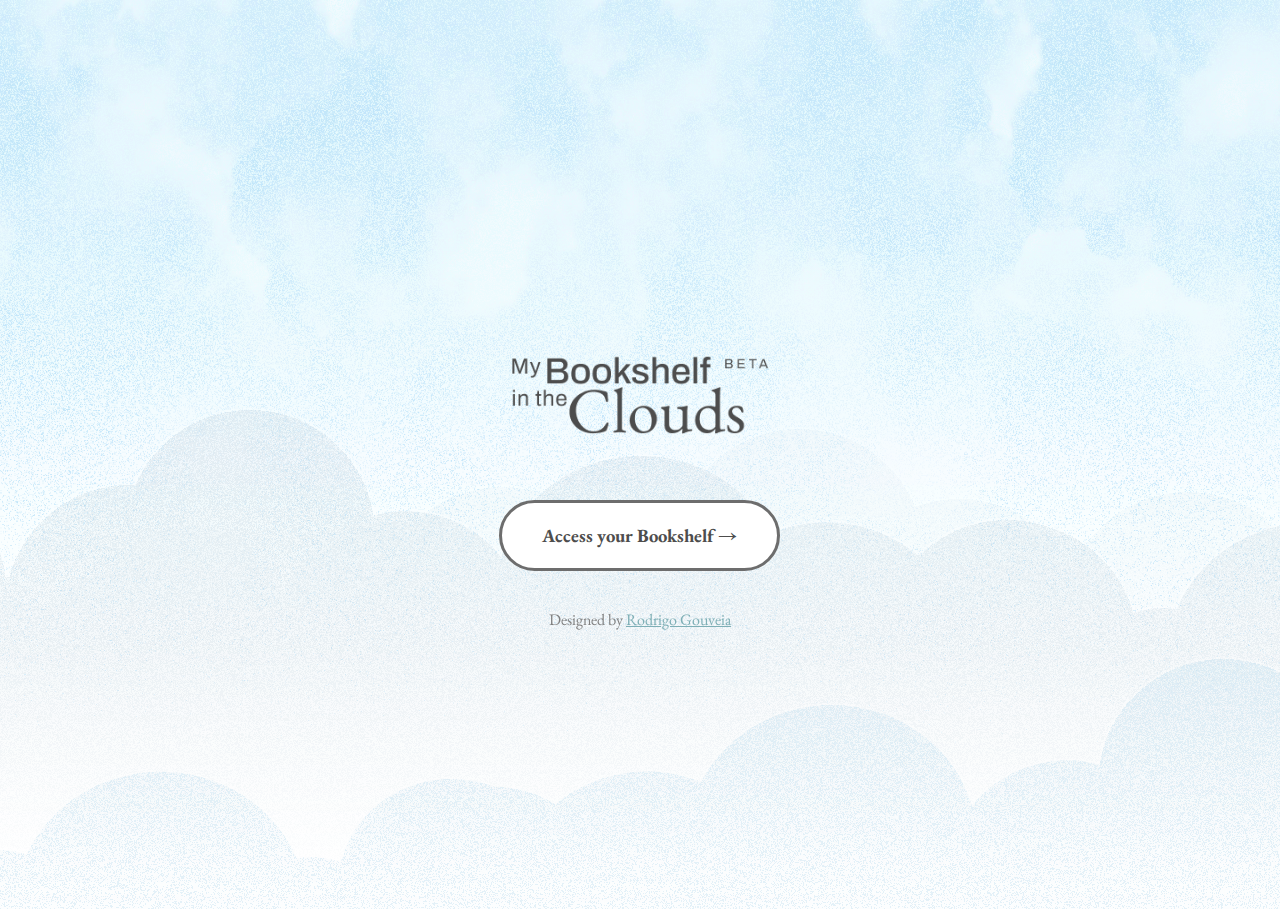
==== commit 74ef1ed9: "Final adjustments" ====
--- a/index.html
+++ b/index.html
@@ -15,7 +15,7 @@
     <div class="clouds-front"></div>
     <section class="main">
         <div class="logo onboarding"><img src="assets/Logo.png"></div>
-        <div class="button onboarding" id="startOnboarding"><button class="add-button onboarding">Access your Bookshelf  <span>&rarr;</span></button></div>
+        <div class="button onboarding" id="startOnboarding"><button class="add-button onboarding">Access your Bookshelf&nbsp;<span>&rarr;</span></button></div>
     </section>
 
     <div class="book_description_box" id="firstStep">
@@ -74,7 +74,7 @@
             <div class="book_description_text onboarding">
                 <h2>Create and display your book collection!</h2>
             </div>
-            <div class="book_description_img onboarding"><img src="".png></div>
+            <div class="book_description_img onboarding"><img src="assets/onboarding04.png"></div>
             <p>Share your collection with friends<br>and check what they have been reading!</p>
             <div class="steps">
                 <div class="circle-inactive"></div>
--- a/stylesheet.css
+++ b/stylesheet.css
@@ -405,7 +405,7 @@
     overflow: hidden;
     position: absolute;
     bottom: -1%;
-    opacity: 30%;
+    opacity: 50%;
 }
 
 .clouds_top {
@@ -430,7 +430,7 @@
     overflow: hidden;
     position: absolute;
     bottom: 0%;
-    opacity: 20%;
+    opacity: 30%;
 }
 
 .clouds_back {
@@ -1004,10 +1004,19 @@
         right: 0;
     }
 
+    .button_onboarding {
+        right: -18px;
+        bottom: -2px;
+    }
+
     .add-button {
         padding: 7px 26px 15px 26px;
         font-size: 30pt;
         margin: 30px;
+    }
+
+    .add-button.onboarding {
+        margin: 0px;
     }
 
     .calendar img {
@@ -1037,6 +1046,10 @@
         padding: 8% 2% 2% 2%;
     }
 
+    .book_description_img.onboarding {
+        max-height: 320px;
+    }
+
     .book_description_img {
         height: 30%;
     }
@@ -1062,4 +1075,8 @@
         position: static;
         margin-top: 10px;
     }
+
+    .book_description_box.active .book_description {
+        inset: 5%;
+    }
 }--- a/stylesheet-onboarding.css
+++ b/stylesheet-onboarding.css
@@ -121,6 +121,12 @@
         align-items: center;
         font-size: 14pt;
         position: unset;
+        
+    }
+
+    .button_onboarding {
+        right: -18px;
+        bottom: -2px;
     }
 
     .add-button.onboarding {
@@ -135,6 +141,6 @@
     }
 
     .steps {
-        margin: 25px 0px 50px 0px;
+        margin: 5px 0px 50px 0px;
     }
 }